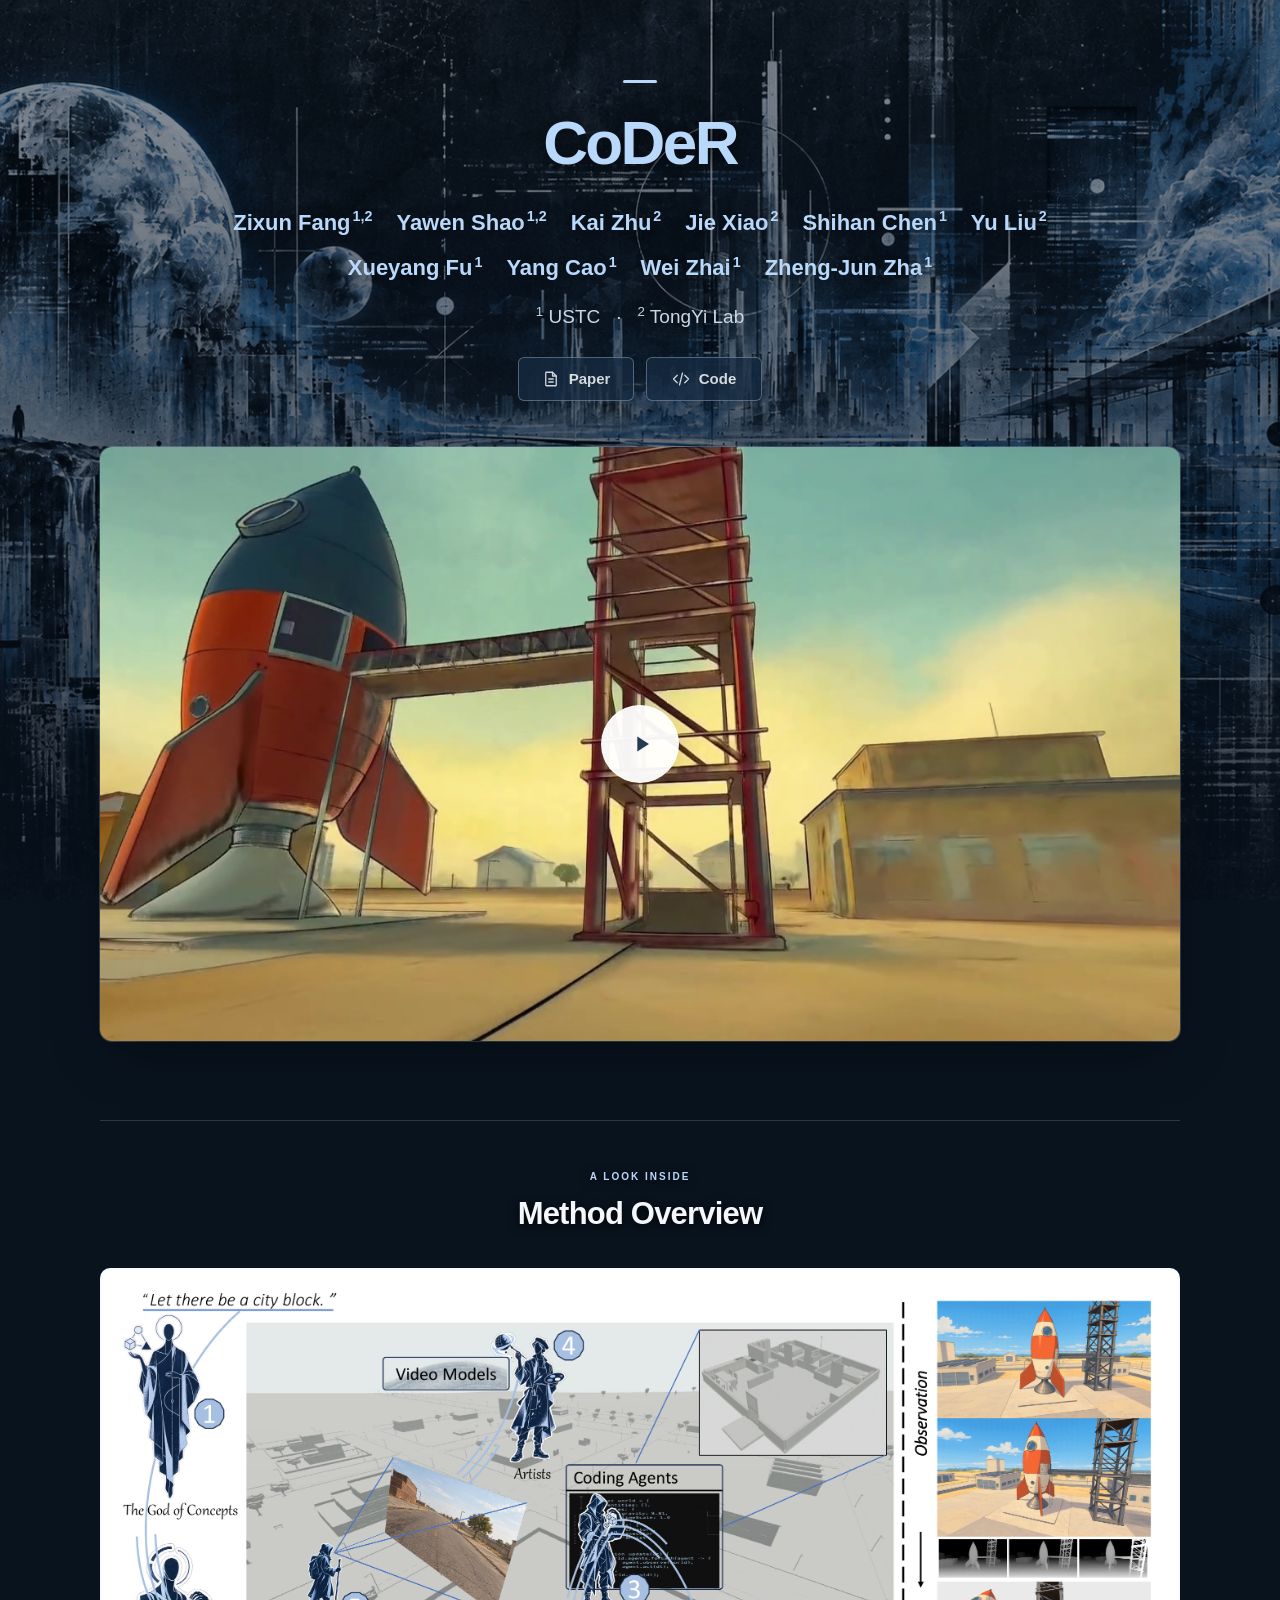
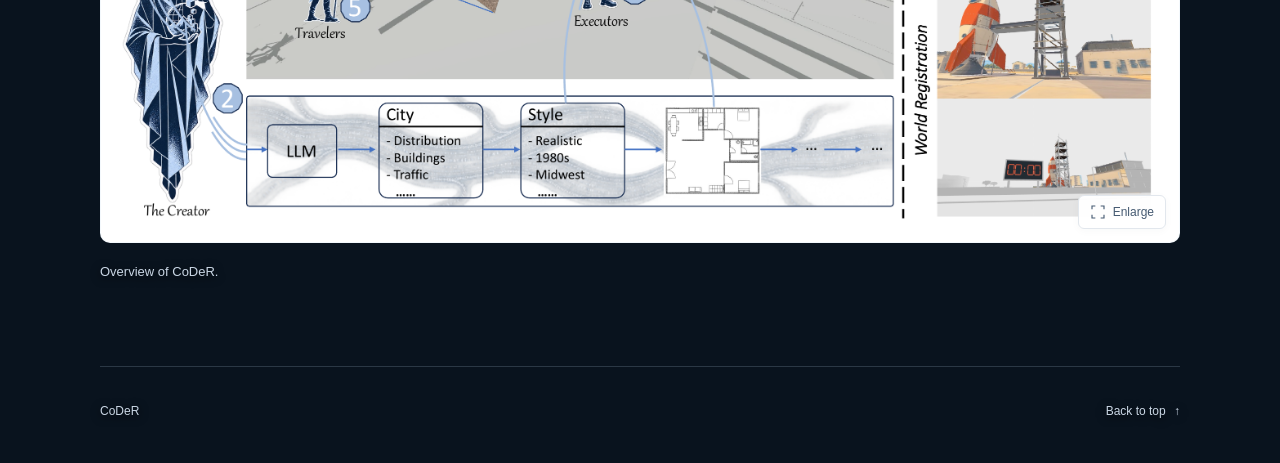
==== CoDeR.html @ 8c145a82 "Rename Coding World System project to CoDeR" ====
<!doctype html>
<html lang="en">
  <head>
    <meta charset="utf-8">
    <meta name="viewport" content="width=device-width, initial-scale=1">
    <meta name="theme-color" content="#09131e">
    <meta name="description" content="CoDeR — project video and method overview.">
    <title>CoDeR</title>
    <link rel="icon" href="images/favicon.ico" type="image/x-icon">
    <link rel="stylesheet" href="static/CoDeR/css/index.css">
    <script src="static/CoDeR/js/index.js" defer></script>
  </head>
  <body id="top">
    <a class="skip-link" href="#teaser">Skip to project video</a>

    <main class="project">
      <header class="project-header">
        <div class="title-mark" aria-hidden="true"></div>
        <h1><span>CoDeR</span></h1>
        <div class="authors" aria-label="Authors">
          <p class="author-row">
            <span class="author">Zixun Fang<sup>1,2</sup></span>
            <span class="author">Yawen Shao<sup>1,2</sup></span>
            <span class="author">Kai Zhu<sup>2</sup></span>
            <span class="author">Jie Xiao<sup>2</sup></span>
            <span class="author">Shihan Chen<sup>1</sup></span>
            <span class="author">Yu Liu<sup>2</sup></span>
          </p>
          <p class="author-row">
            <span class="author">Xueyang Fu<sup>1</sup></span>
            <span class="author">Yang Cao<sup>1</sup></span>
            <span class="author">Wei Zhai<sup>1</sup></span>
            <span class="author">Zheng-Jun Zha<sup>1</sup></span>
          </p>
        </div>
        <p class="affiliations" aria-label="Affiliations">
          <span><sup>1</sup> USTC</span>
          <span aria-hidden="true">·</span>
          <span><sup>2</sup> TongYi Lab</span>
        </p>
        <div class="project-links" role="group" aria-label="Project resources">
          <button class="resource-button" type="button" disabled title="Coming soon" aria-label="Paper (coming soon)">
            <svg viewBox="0 0 24 24" width="18" height="18" fill="none" stroke="currentColor" stroke-width="1.7" stroke-linecap="round" stroke-linejoin="round" aria-hidden="true"><path d="M14 3H6a1 1 0 0 0-1 1v16a1 1 0 0 0 1 1h12a1 1 0 0 0 1-1V8z"/><path d="M14 3v5h5M9 12h6M9 16h6"/></svg>
            <span>Paper</span>
          </button>
          <button class="resource-button" type="button" disabled title="Coming soon" aria-label="Code (coming soon)">
            <svg viewBox="0 0 24 24" width="18" height="18" fill="none" stroke="currentColor" stroke-width="1.7" stroke-linecap="round" stroke-linejoin="round" aria-hidden="true"><path d="m7 7-5 5 5 5m10-10 5 5-5 5M14 4l-4 16"/></svg>
            <span>Code</span>
          </button>
        </div>
      </header>

      <section id="teaser" class="teaser-section" aria-label="Teaser video">
        <figure>
          <div class="video-frame">
            <video id="teaser-video" controls playsinline preload="none"
              poster="static/CoDeR/images/teaser-poster.jpg" width="1280" height="704"
              aria-label="CoDeR teaser video">
              <source src="static/CoDeR/videos/teaser.mp4" type="video/mp4">
              Your browser does not support embedded video.
              <a href="static/CoDeR/videos/teaser.mp4">Download the teaser video</a>.
            </video>
            <button class="play-button" id="play-teaser" type="button" aria-label="Play teaser video" hidden>
              <svg viewBox="0 0 24 24" width="28" height="28" aria-hidden="true"><path d="M8 5.5v13l10-6.5z" fill="currentColor"/></svg>
            </button>
          </div>
        </figure>
        <p id="video-error" class="video-error" role="status" hidden>
          Unable to play the video in this browser. <a href="static/CoDeR/videos/teaser.mp4" download>Download the video</a> to watch it locally.
        </p>
      </section>

      <section id="method" class="method-section" aria-labelledby="method-title">
        <div class="section-heading">
          <span class="section-eyebrow">A LOOK INSIDE</span>
          <h2 id="method-title">Method Overview</h2>
        </div>
        <figure>
          <a class="method-figure" id="open-method" href="static/CoDeR/images/method.png" target="_blank" rel="noopener"
            aria-label="Enlarge the CoDeR method diagram">
            <img src="static/CoDeR/images/method.png" alt="CoDeR method diagram: concepts guide an LLM creator; coding agents construct the world, video models act as artists, and travelers observe it. The right panel shows observation and world registration."
              width="2560" height="1323" loading="lazy" decoding="async">
            <span class="expand-hint" aria-hidden="true">
              <svg viewBox="0 0 24 24" width="16" height="16" fill="none" stroke="currentColor" stroke-width="1.7"><path d="M8 3H3v5m13-5h5v5M3 16v5h5m13-5v5h-5"/></svg>
              Enlarge
            </span>
          </a>
          <figcaption class="method-caption">
            <span>Overview of CoDeR.</span>
          </figcaption>
        </figure>
      </section>
    </main>

    <footer class="site-footer">
      <span>CoDeR</span>
      <a href="#top">Back to top <span aria-hidden="true">↑</span></a>
    </footer>

    <dialog id="method-dialog" aria-labelledby="dialog-title">
      <div class="dialog-toolbar">
        <h2 id="dialog-title">Method Overview</h2>
        <div class="dialog-actions">
          <button type="button" id="zoom-method" class="dialog-action" aria-pressed="false">Zoom in</button>
          <a class="dialog-action" href="static/CoDeR/pdfs/method.pdf" target="_blank" rel="noopener">PDF <span aria-hidden="true">↗</span></a>
          <button type="button" id="close-method" class="close-button" aria-label="Close method diagram" autofocus>
            <svg viewBox="0 0 24 24" width="20" height="20" fill="none" stroke="currentColor" stroke-width="1.7" aria-hidden="true"><path d="m6 6 12 12M6 18 18 6"/></svg>
          </button>
        </div>
      </div>
      <div class="dialog-image-container">
        <img src="static/CoDeR/images/method.png" width="2560" height="1323" alt="Enlarged CoDeR method diagram">
      </div>
    </dialog>
  </body>
</html>
---- static/CoDeR/css/index.css ----
:root {
  color-scheme: dark;
  --ink: #f4f7fb;
  --muted: #cad7e5;
  --blue: #b8d9fb;
  --line: #c0d7ed30;
  --width: 1080px;
  font-family: -apple-system, BlinkMacSystemFont, "Segoe UI", Arial, sans-serif;
  color: var(--ink);
  background: #09131e;
  font-synthesis: none;
  -webkit-font-smoothing: antialiased;
}

* { box-sizing: border-box; }
html { scroll-behavior: smooth; scroll-padding-top: 32px; }
body { margin: 0; min-height: 100vh; isolation: isolate; }
body::before {
  content: "";
  position: fixed;
  inset: 0;
  z-index: -1;
  pointer-events: none;
  background: linear-gradient(180deg, #06101d70 0%, #06101d94 55%, #06101db8 100%), url("../images/background.png") center / cover no-repeat;
}
button, a { -webkit-tap-highlight-color: transparent; }
button { font: inherit; cursor: pointer; }
a { color: inherit; text-underline-offset: 4px; }
button, a { touch-action: manipulation; }
:focus-visible { outline: 3px solid #6b9ac8; outline-offset: 5px; }
[hidden] { display: none !important; }
figure, p { margin: 0; }

.skip-link {
  position: fixed;
  left: 16px;
  top: 12px;
  z-index: 10;
  padding: 12px 18px;
  background: #fff;
  color: #202630;
  transform: translateY(-160%);
}
.skip-link:focus { transform: translateY(0); }
.project, .site-footer { width: min(var(--width), calc(100% - 64px)); margin-inline: auto; }
.project-header { padding: 80px 0 46px; text-align: center; text-shadow: 0 2px 20px #000b; }
.title-mark { width: 34px; height: 3px; margin: 0 auto 25px; border-radius: 3px; background: var(--blue); }
h1 { margin: 0; font-size: clamp(36px, 5.2vw, 62px); font-weight: 650; line-height: 1.14; letter-spacing: -2.6px; text-wrap: balance; }
h1 span { color: var(--blue); }
.authors { margin-top: 25px; display: flex; flex-direction: column; gap: 8px; font-size: 22px; font-weight: 600; line-height: 1.7; color: var(--blue); }
.author-row { display: flex; flex-wrap: wrap; justify-content: center; align-items: baseline; gap: 8px 24px; }
.author { white-space: nowrap; }
.author sup { margin-left: 2px; font-size: .65em; line-height: 0; }
.affiliations { margin-top: 16px; display: flex; flex-wrap: wrap; justify-content: center; gap: 8px 16px; color: var(--muted); font-size: 19px; line-height: 1.6; }
.affiliations sup { font-size: .7em; line-height: 0; }
.project-links { display: flex; flex-wrap: wrap; justify-content: center; gap: 12px; margin-top: 24px; }
.resource-button { display: inline-flex; align-items: center; justify-content: center; gap: 9px; min-width: 116px; min-height: 44px; padding: 10px 18px; border: 1px solid #bfd9f06b; border-radius: 6px; background: #162b41e6; color: var(--ink); font-size: 15px; font-weight: 600; line-height: 1.4; text-decoration: none; text-shadow: none; box-shadow: 0 3px 16px #0002; }
.resource-button svg { flex: none; }
.resource-button:disabled { cursor: not-allowed; opacity: .85; }
.resource-button:not(:disabled):hover { background: #284663; border-color: var(--blue); }

.video-frame { position: relative; overflow: hidden; isolation: isolate; border-radius: 12px; background: #17212d; box-shadow: 0 18px 54px -20px #0009, 0 0 0 1px #c0d7ed40; }
video { display: block; width: 100%; height: auto; aspect-ratio: 20 / 11; }
.play-button { position: absolute; left: 50%; top: 50%; width: 78px; height: 78px; display: grid; place-items: center; padding: 0; border: 1px solid #ffffff80; border-radius: 50%; color: #253b52; background: #fffffff2; box-shadow: 0 4px 30px #0002; transform: translate(-50%, -50%); transition: background 160ms, box-shadow 160ms; }
.play-button svg { margin-left: 4px; }
.play-button:hover { background: #fff; box-shadow: 0 4px 36px #0004, 0 0 0 7px #ffffff24; }
.play-button:disabled { cursor: progress; opacity: .7; }
.method-caption, .section-heading, .site-footer { text-shadow: 0 2px 10px #000; }
.video-error { margin-top: 16px; font-size: 14px; color: var(--muted); line-height: 1.7; }

.method-section { margin-top: 79px; padding-top: 45px; border-top: 1px solid var(--line); }
.section-heading { margin-bottom: 34px; text-align: center; }
.section-eyebrow { color: var(--blue); font-size: 10px; font-weight: 650; letter-spacing: 2px; }
h2 { margin: 10px 0 0; font-size: 31px; line-height: 1.3; font-weight: 600; letter-spacing: -.8px; }
.method-figure { position: relative; display: block; padding: 16px; border: 1px solid var(--line); border-radius: 10px; background: #fff; cursor: zoom-in; transition: border-color 160ms; }
.method-figure:hover { border-color: #aabdd1; }
.method-figure img { display: block; width: 100%; height: auto; }
.expand-hint { position: absolute; right: 13px; bottom: 13px; display: flex; align-items: center; gap: 7px; padding: 8px 11px; border: 1px solid #e2e7ed; border-radius: 6px; background: #fffffff5; color: #465b72; font-size: 12px; box-shadow: 0 2px 8px #25344a08; }
.method-caption { display: flex; justify-content: space-between; gap: 12px 24px; margin-top: 18px; font-size: 13px; line-height: 1.7; color: var(--muted); }
.text-link { color: var(--blue); text-decoration: none; white-space: nowrap; }
.text-link:hover { text-decoration: underline; }
.site-footer { display: flex; justify-content: space-between; align-items: center; gap: 16px; margin-top: 83px; padding: 25px 0 32px; border-top: 1px solid var(--line); color: var(--muted); font-size: 12px; line-height: 1.6; }
.site-footer a { padding-block: 10px; text-decoration: none; }
.site-footer a:hover { color: var(--blue); }
.site-footer a span { margin-left: 5px; }

body.modal-open { overflow: hidden; }
dialog { --ink: #202630; --muted: #6e7683; --blue: #42678e; --line: #e9ecf0; color-scheme: light; width: min(1560px, calc(100% - 48px)); max-width: none; max-height: calc(100dvh - 48px); margin: auto; padding: 0; overflow: hidden; border: 1px solid #dfe5ec; border-radius: 12px; background: #fff; color: var(--ink); box-shadow: 0 30px 100px #0003; }
dialog::backdrop { background: #111b2db3; backdrop-filter: blur(5px); }
.dialog-toolbar { display: flex; justify-content: space-between; align-items: center; gap: 12px; padding: 14px 20px; border-bottom: 1px solid var(--line); }
.dialog-toolbar h2 { margin: 0; font-size: 16px; letter-spacing: -.2px; }
.dialog-actions { display: flex; align-items: center; gap: 10px; }
.dialog-action { display: inline-flex; justify-content: center; align-items: center; min-height: 40px; padding: 7px 12px; border: 1px solid var(--line); border-radius: 6px; color: var(--blue); background: #fff; font-size: 13px; text-decoration: none; white-space: nowrap; }
.dialog-action:hover, .close-button:hover { background: #f1f5f9; }
.close-button { width: 40px; height: 40px; display: grid; place-items: center; padding: 0; border: 0; border-radius: 6px; background: #fff; color: var(--muted); }
.dialog-image-container { max-height: calc(100dvh - 132px); overflow: auto; padding: 20px; overscroll-behavior: contain; }
.dialog-image-container img { display: block; width: 100%; height: auto; margin-inline: auto; }
.dialog-image-container.is-zoomed img { width: 2560px; max-width: none; }

@media (min-width: 1600px) { .project-header { padding-top: 100px; } }
@media (max-width: 680px) {
  .project, .site-footer { width: calc(100% - 36px); }
  .project-header { padding: 49px 0 30px; }
  .title-mark { width: 28px; margin-bottom: 20px; }
  h1 { max-width: 460px; margin-inline: auto; font-size: clamp(34px, 7.4vw, 46px); letter-spacing: -1.4px; }
  .authors { font-size: 18px; margin-top: 20px; }
  .author-row { column-gap: 18px; }
  .affiliations { font-size: 16px; margin-top: 14px; }
  .video-frame { border-radius: 8px; }
  .play-button { width: 58px; height: 58px; }
  .play-button svg { width: 24px; height: 24px; }
  .method-section { margin-top: 48px; padding-top: 32px; }
  .section-heading { margin-bottom: 25px; }
  h2 { font-size: 27px; }
  .method-figure { padding: 6px 6px 38px; border-radius: 8px; }
  .expand-hint { bottom: 7px; right: 7px; font-size: 11px; padding: 6px 8px; }
  .method-caption { flex-direction: column; align-items: center; gap: 6px; text-align: center; font-size: 12px; margin-top: 14px; }
  .site-footer { margin-top: 46px; font-size: 11px; padding: 19px 0 25px; }
  dialog { width: calc(100% - 20px); max-height: calc(100dvh - 20px); border-radius: 8px; }
  .dialog-toolbar { padding: 10px; flex-wrap: wrap; }
  .dialog-toolbar h2 { font-size: 14px; }
  .dialog-actions { gap: 5px; }
  .dialog-action { padding-inline: 9px; font-size: 12px; }
  .dialog-image-container { padding: 10px; max-height: calc(100dvh - 132px); }
}

@media (prefers-reduced-motion: reduce) {
  html { scroll-behavior: auto; }
  *, *::before, *::after { transition: none !important; }
}
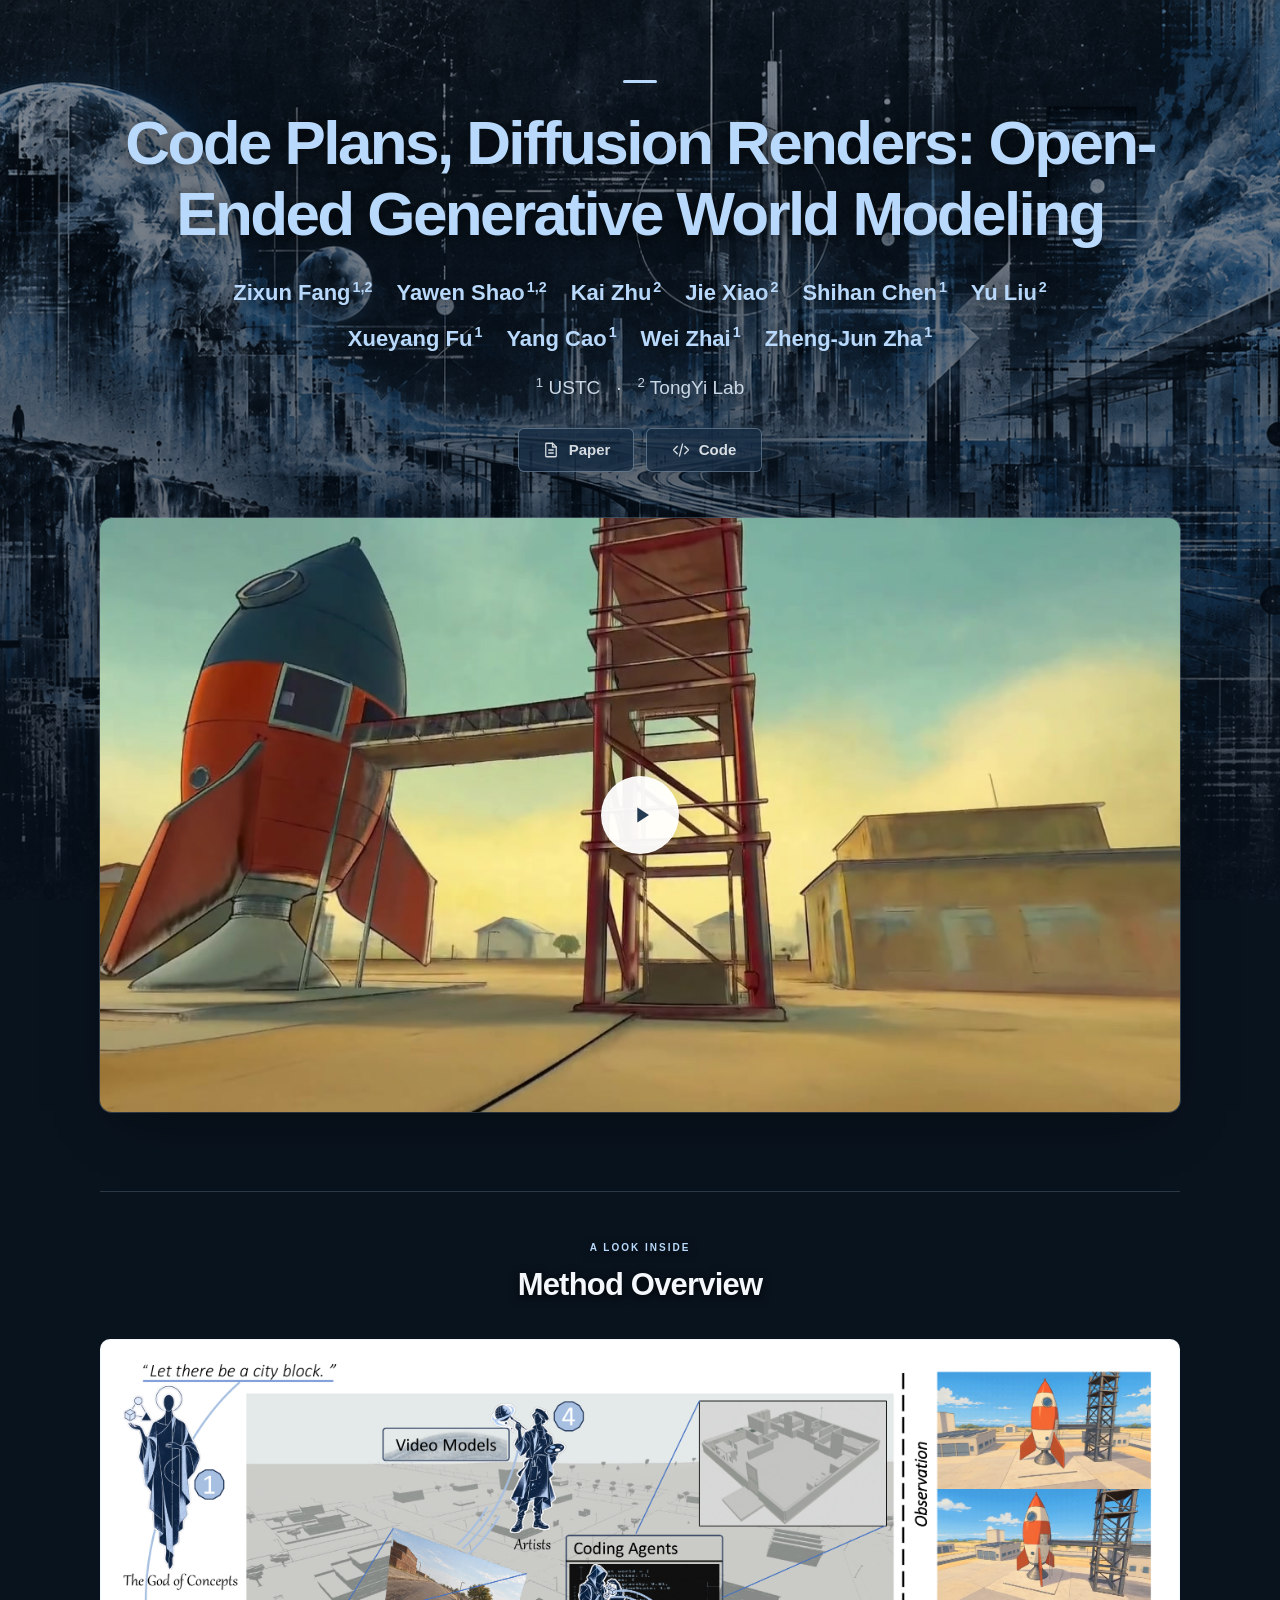
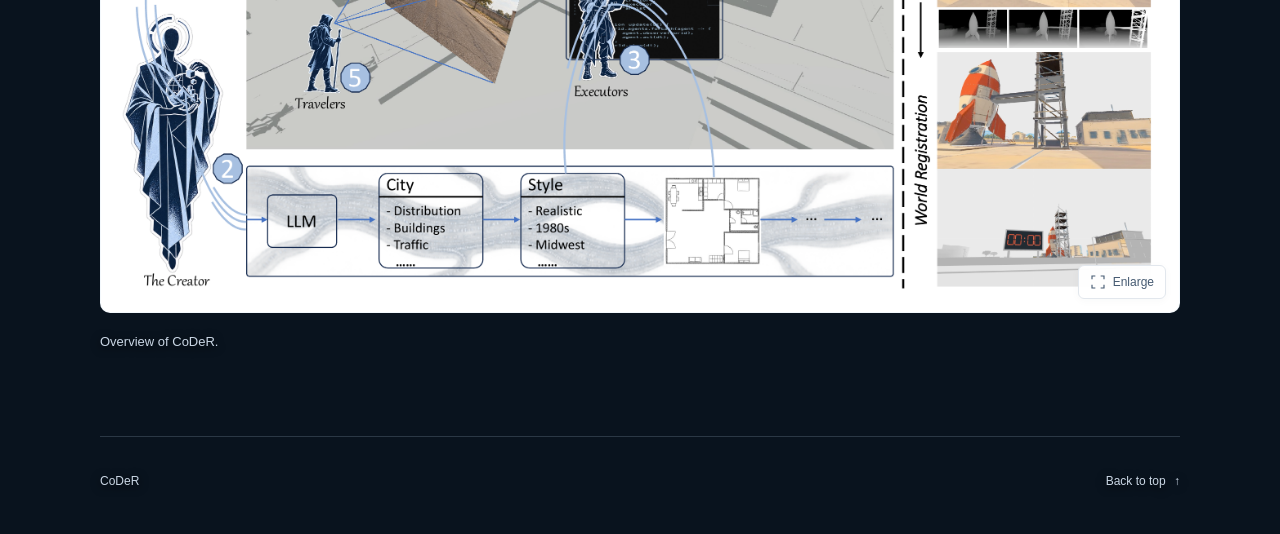
==== commit 1da894ad: "Update CoDeR project page title" ====
--- a/CoDeR.html
+++ b/CoDeR.html
@@ -4,8 +4,8 @@
     <meta charset="utf-8">
     <meta name="viewport" content="width=device-width, initial-scale=1">
     <meta name="theme-color" content="#09131e">
-    <meta name="description" content="CoDeR — project video and method overview.">
-    <title>CoDeR</title>
+    <meta name="description" content="Code Plans, Diffusion Renders: Open-Ended Generative World Modeling — project video and method overview.">
+    <title>Code Plans, Diffusion Renders: Open-Ended Generative World Modeling</title>
     <link rel="icon" href="images/favicon.ico" type="image/x-icon">
     <link rel="stylesheet" href="static/CoDeR/css/index.css">
     <script src="static/CoDeR/js/index.js" defer></script>
@@ -16,7 +16,7 @@
     <main class="project">
       <header class="project-header">
         <div class="title-mark" aria-hidden="true"></div>
-        <h1><span>CoDeR</span></h1>
+        <h1><span>Code Plans, Diffusion Renders: Open-Ended Generative World Modeling</span></h1>
         <div class="authors" aria-label="Authors">
           <p class="author-row">
             <span class="author">Zixun Fang<sup>1,2</sup></span>
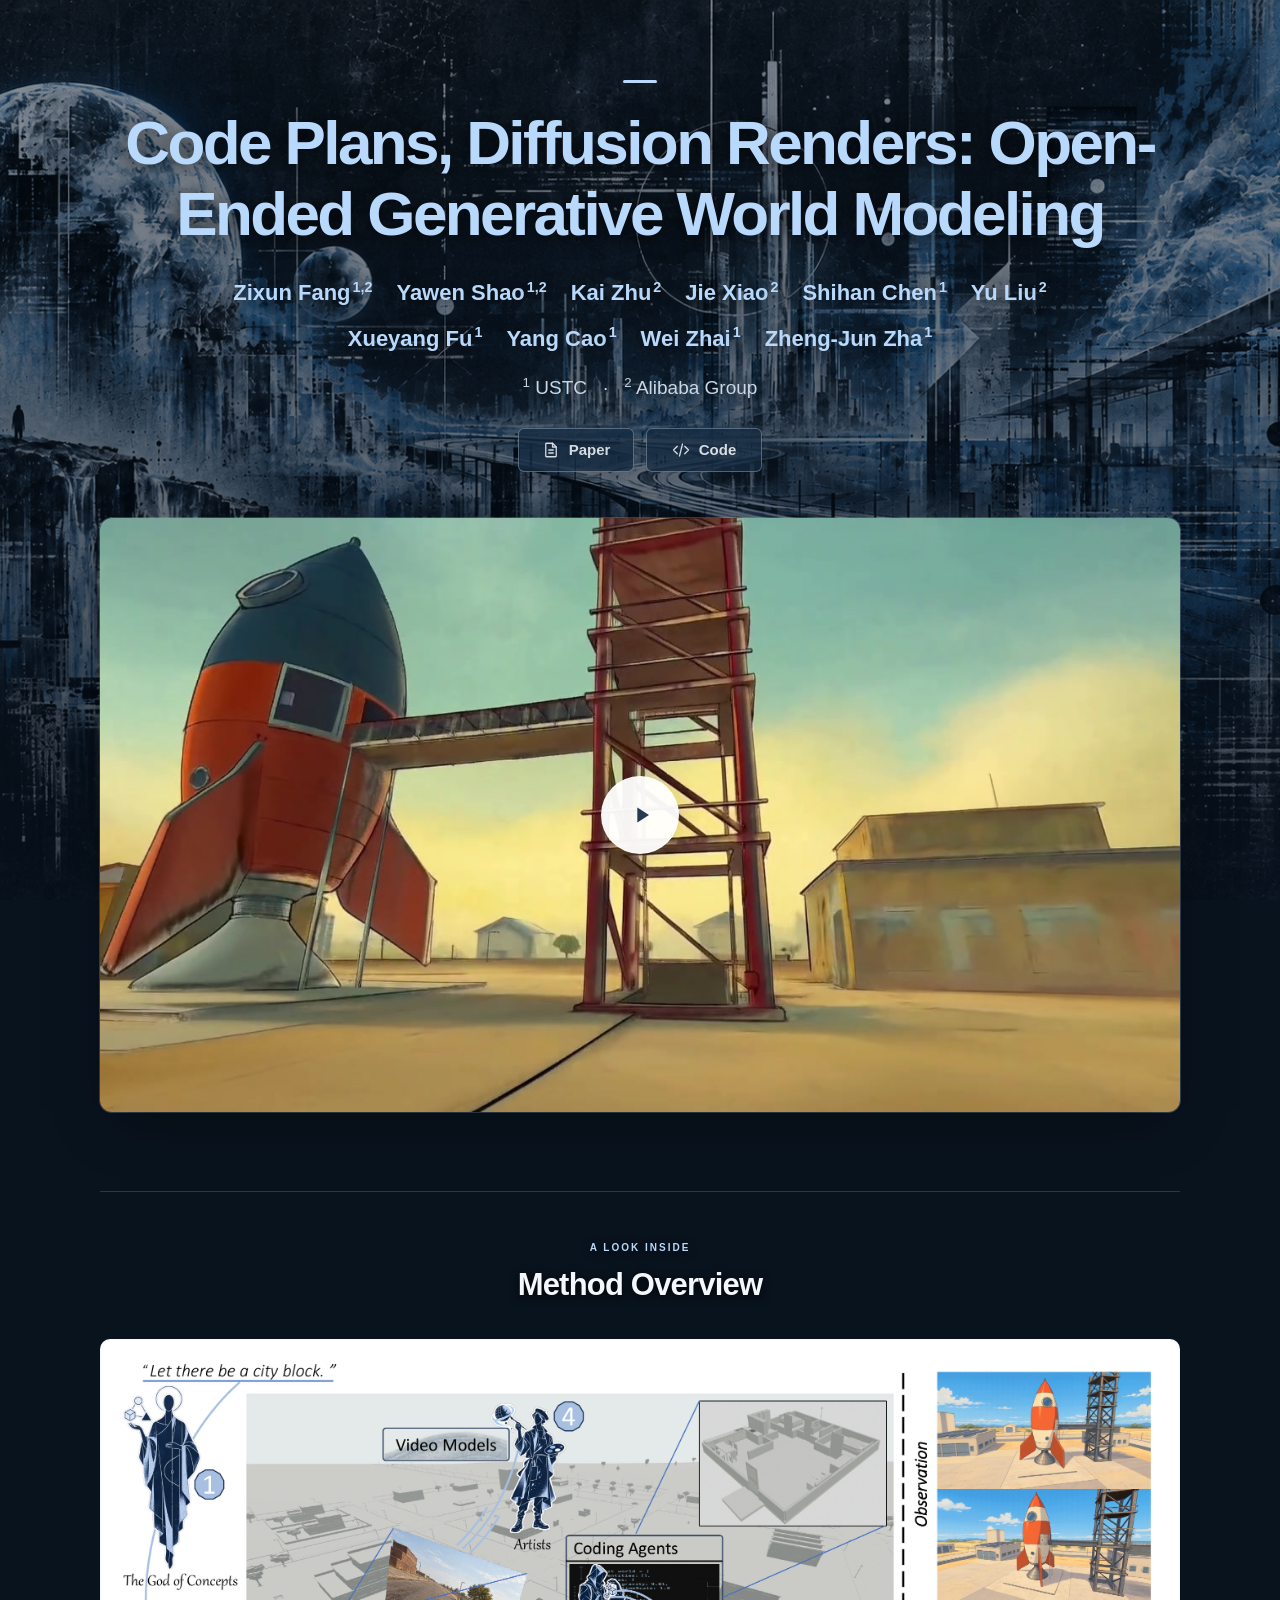
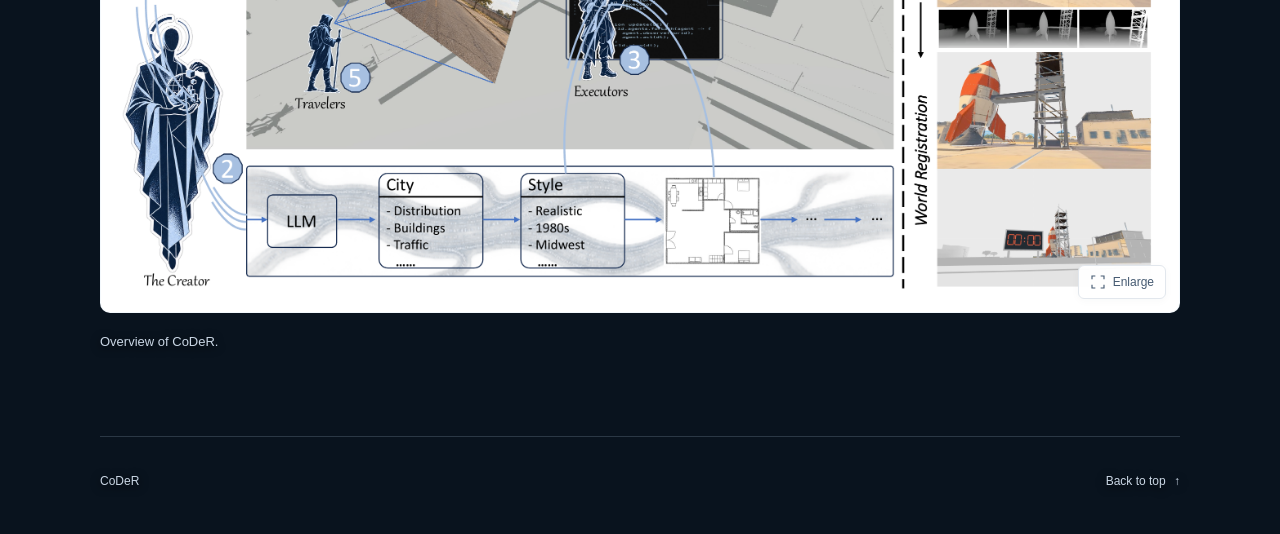
==== commit 130fd627: "Update CoDeR affiliation to Alibaba Group" ====
--- a/CoDeR.html
+++ b/CoDeR.html
@@ -36,7 +36,7 @@
         <p class="affiliations" aria-label="Affiliations">
           <span><sup>1</sup> USTC</span>
           <span aria-hidden="true">·</span>
-          <span><sup>2</sup> TongYi Lab</span>
+          <span><sup>2</sup> Alibaba Group</span>
         </p>
         <div class="project-links" role="group" aria-label="Project resources">
           <button class="resource-button" type="button" disabled title="Coming soon" aria-label="Paper (coming soon)">
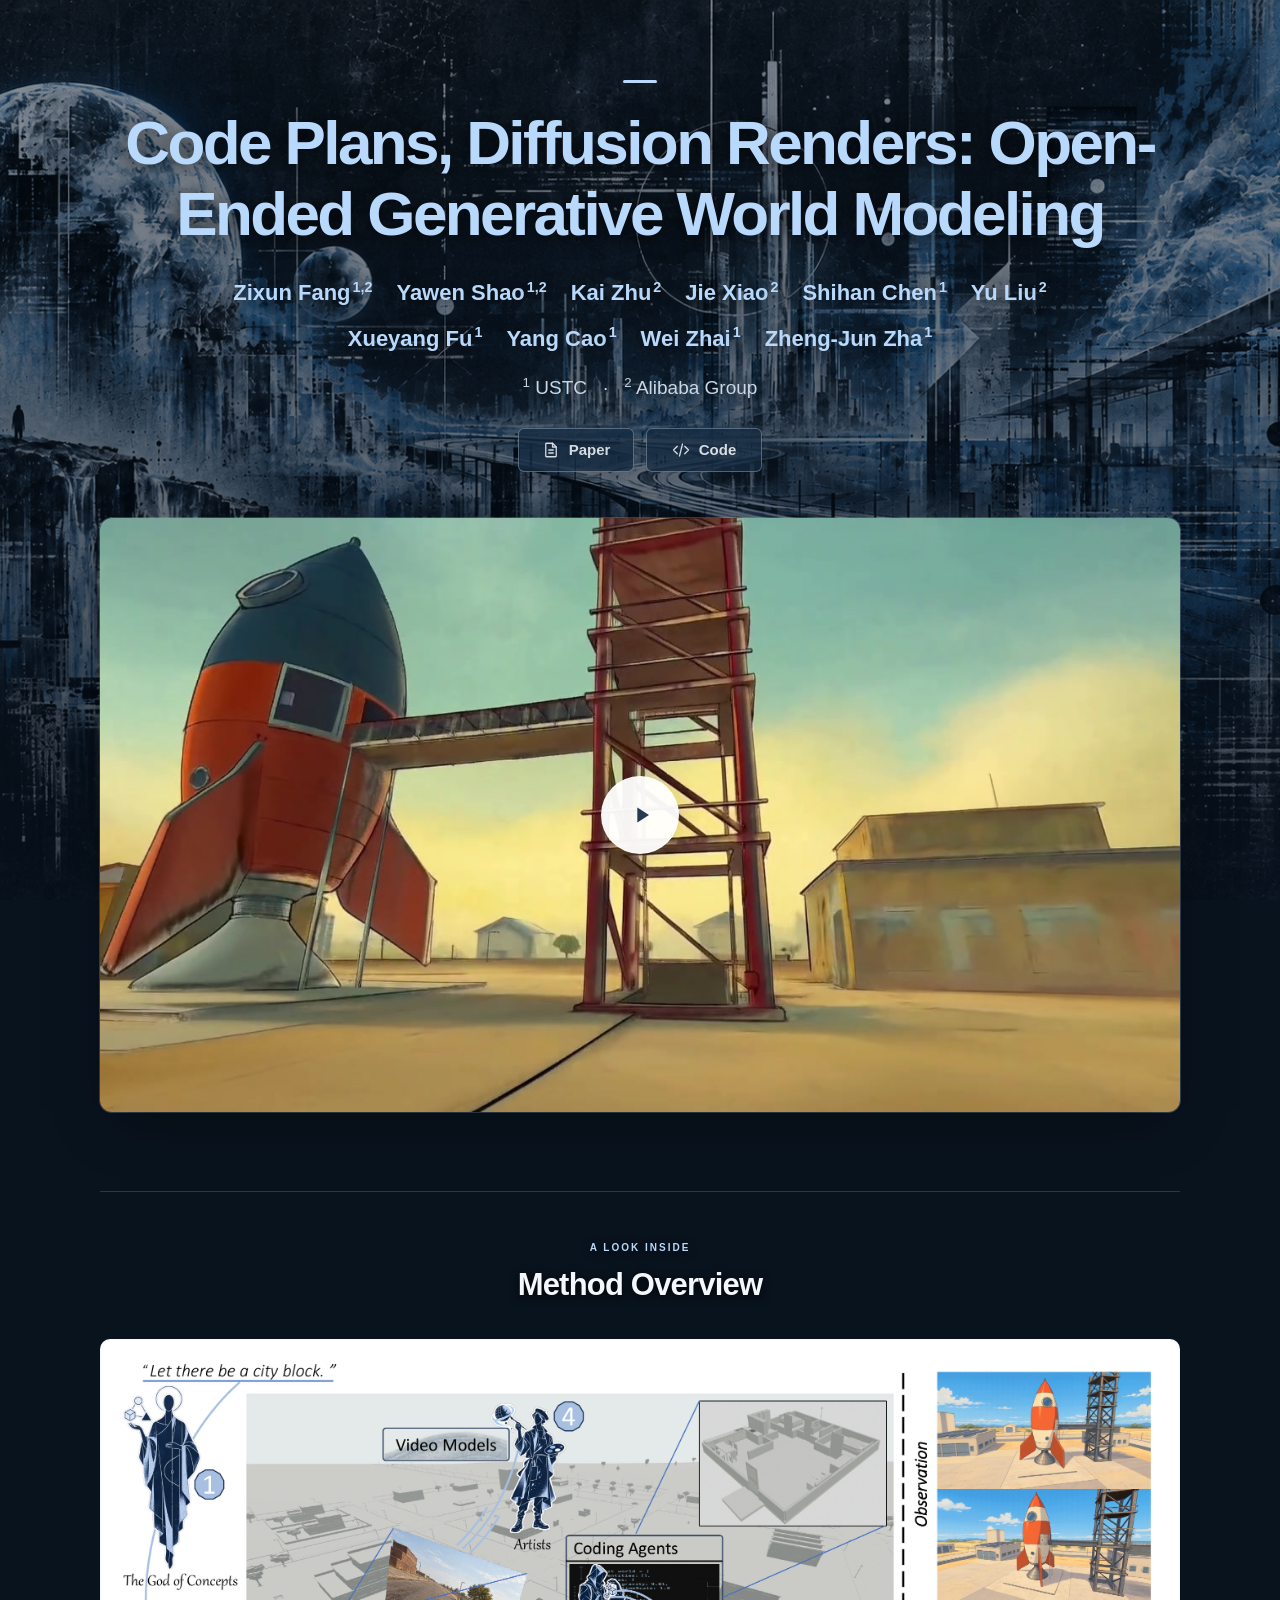
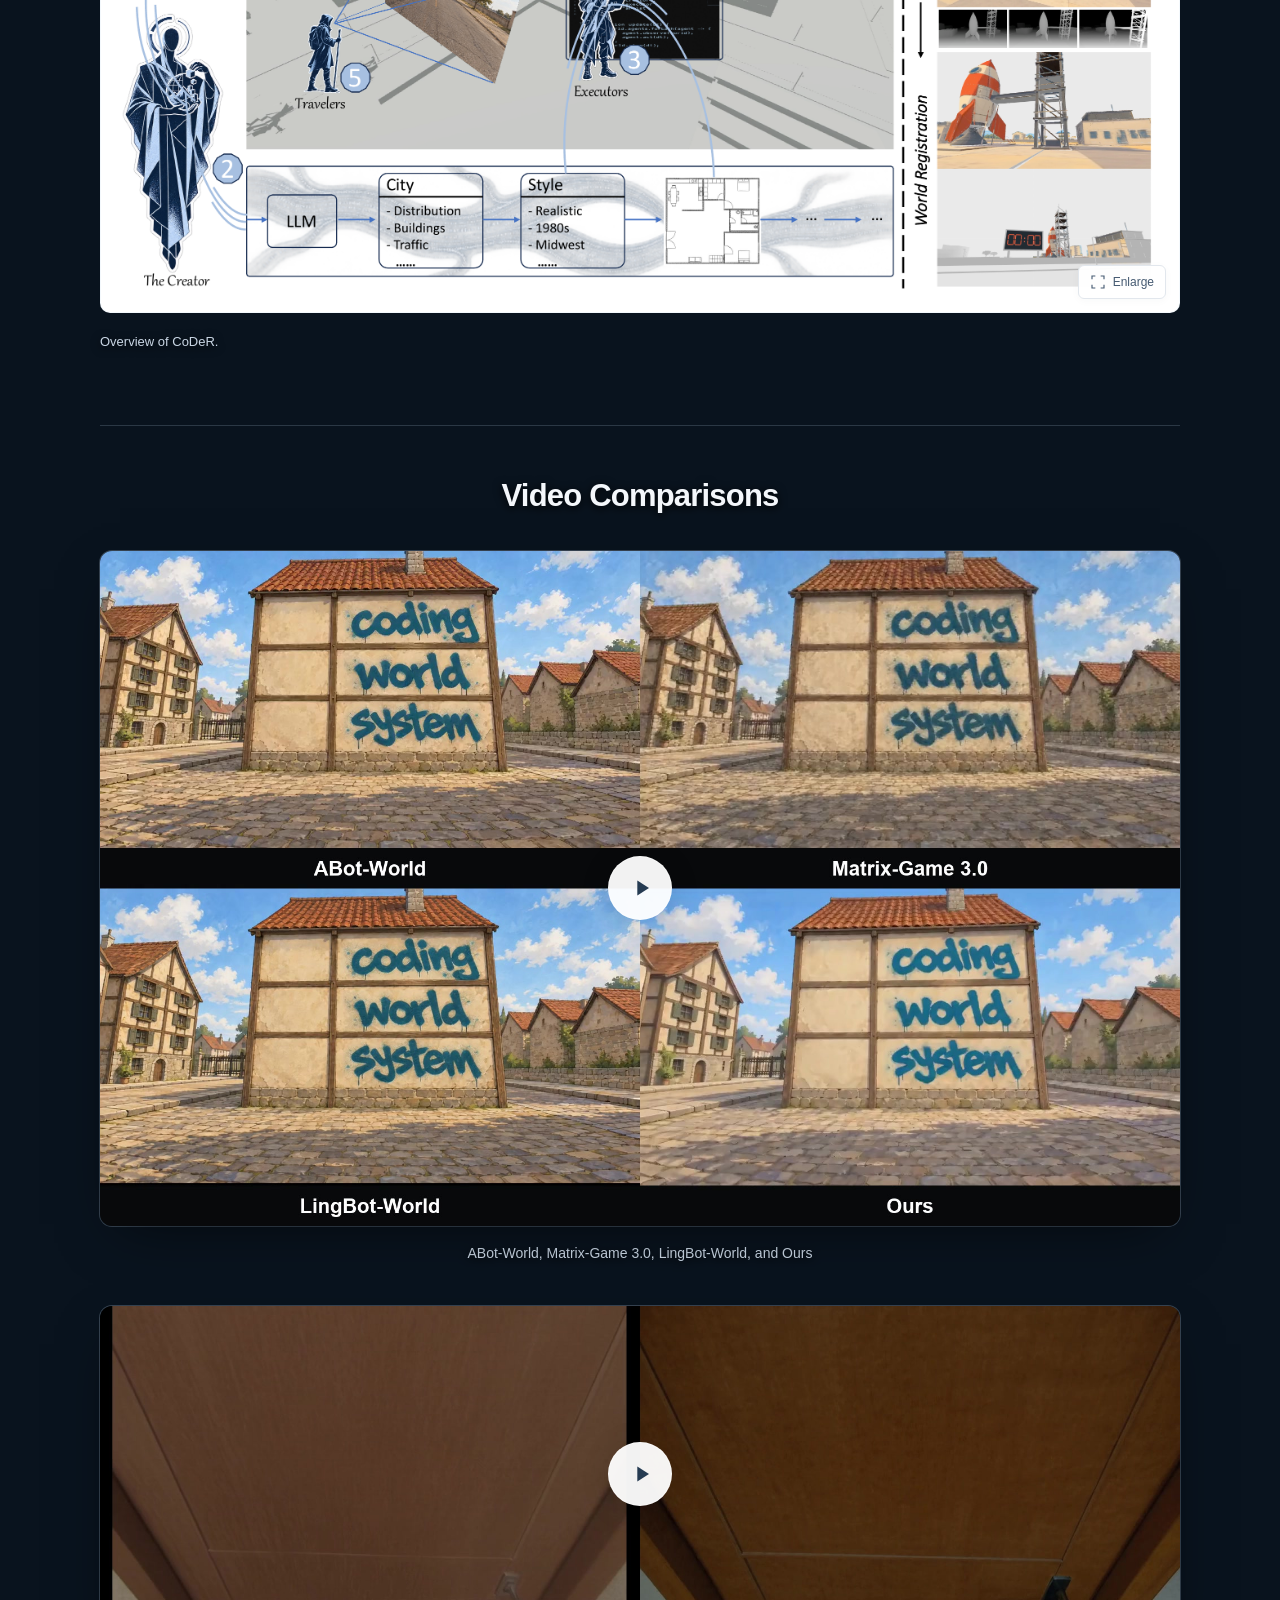
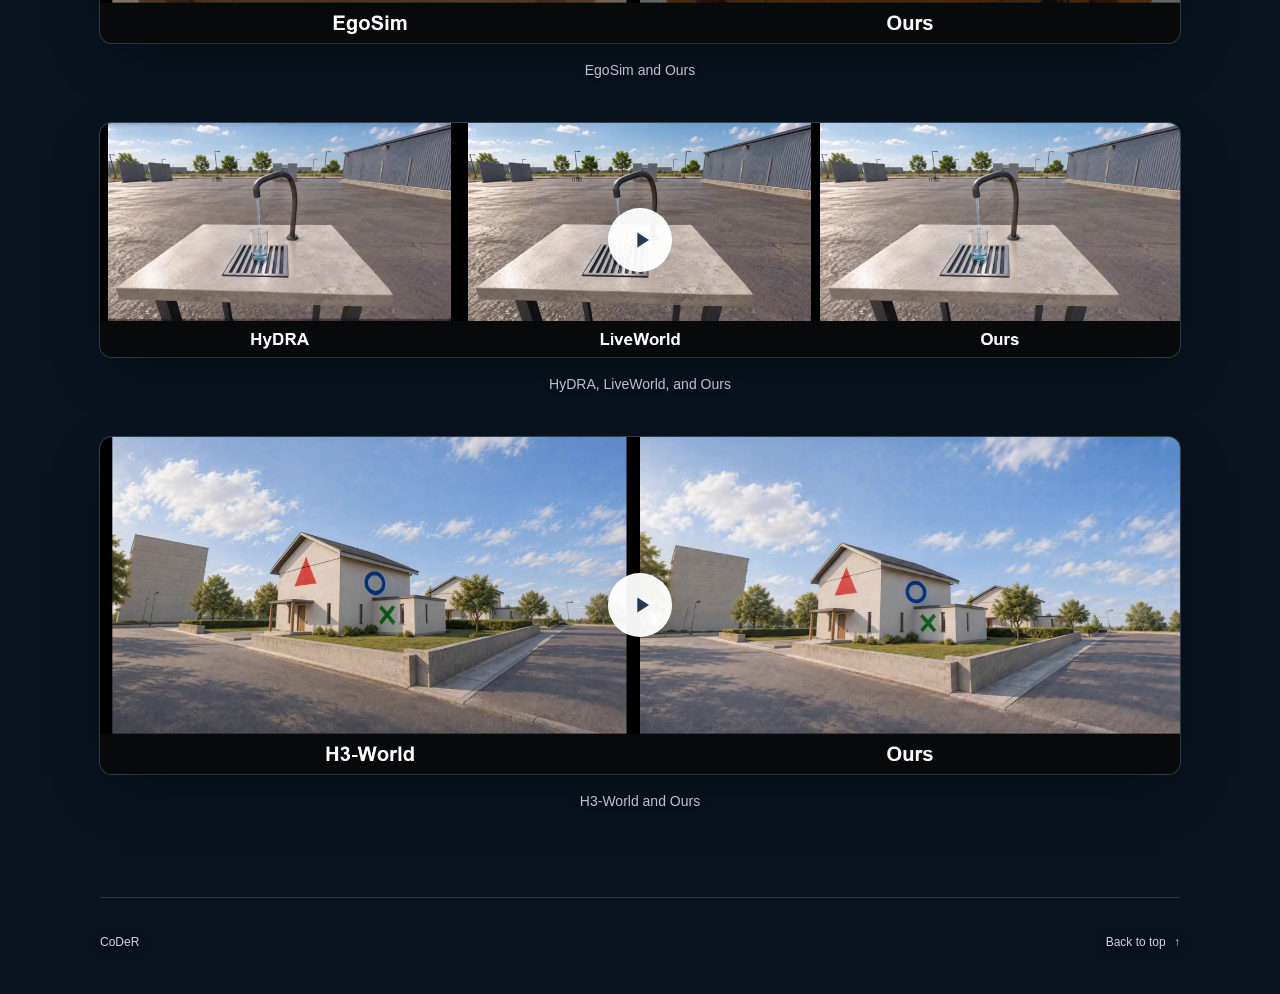
==== commit 730a9865: "Add supplementary comparison videos below the method figure" ====
--- a/CoDeR.html
+++ b/CoDeR.html
@@ -90,6 +90,57 @@
           </figcaption>
         </figure>
       </section>
+      <section id="comparisons" class="comparisons-section" aria-labelledby="comparisons-title">
+        <div class="section-heading">
+          <h2 id="comparisons-title">Video Comparisons</h2>
+        </div>
+        <div class="comparison-list">
+          <figure class="comparison-item">
+            <div class="video-frame">
+              <video class="comparison-video" controls playsinline preload="none"
+                poster="static/CoDeR/images/supplementary/video1-poster.jpg" width="1920" height="1200"
+                aria-label="Comparison with ABot-World, Matrix-Game 3.0, and LingBot-World" aria-describedby="video1-caption">
+                <source src="static/CoDeR/videos/supplementary/video1.mp4" type="video/mp4">
+                Your browser does not support embedded video. <a href="static/CoDeR/videos/supplementary/video1.mp4">Download video 1</a>.
+              </video>
+            </div>
+            <figcaption id="video1-caption" class="comparison-caption">ABot-World, Matrix-Game 3.0, LingBot-World, and Ours</figcaption>
+          </figure>
+          <figure class="comparison-item">
+            <div class="video-frame">
+              <video class="comparison-video" controls playsinline preload="none"
+                poster="static/CoDeR/images/supplementary/video2-poster.jpg" width="1920" height="600"
+                aria-label="Comparison with EgoSim" aria-describedby="video2-caption">
+                <source src="static/CoDeR/videos/supplementary/video2.mp4" type="video/mp4">
+                Your browser does not support embedded video. <a href="static/CoDeR/videos/supplementary/video2.mp4">Download video 2</a>.
+              </video>
+            </div>
+            <figcaption id="video2-caption" class="comparison-caption">EgoSim and Ours</figcaption>
+          </figure>
+          <figure class="comparison-item">
+            <div class="video-frame">
+              <video class="comparison-video" controls playsinline preload="none"
+                poster="static/CoDeR/images/supplementary/video3-poster.jpg" width="1920" height="416"
+                aria-label="Comparison with HyDRA and LiveWorld" aria-describedby="video3-caption">
+                <source src="static/CoDeR/videos/supplementary/video3.mp4" type="video/mp4">
+                Your browser does not support embedded video. <a href="static/CoDeR/videos/supplementary/video3.mp4">Download video 3</a>.
+              </video>
+            </div>
+            <figcaption id="video3-caption" class="comparison-caption">HyDRA, LiveWorld, and Ours</figcaption>
+          </figure>
+          <figure class="comparison-item">
+            <div class="video-frame">
+              <video class="comparison-video" controls playsinline preload="none"
+                poster="static/CoDeR/images/supplementary/video4-poster.jpg" width="1920" height="600"
+                aria-label="Comparison with H3-World" aria-describedby="video4-caption">
+                <source src="static/CoDeR/videos/supplementary/video4.mp4" type="video/mp4">
+                Your browser does not support embedded video. <a href="static/CoDeR/videos/supplementary/video4.mp4">Download video 4</a>.
+              </video>
+            </div>
+            <figcaption id="video4-caption" class="comparison-caption">H3-World and Ours</figcaption>
+          </figure>
+        </div>
+      </section>
     </main>
 
     <footer class="site-footer">
--- a/static/CoDeR/css/index.css
+++ b/static/CoDeR/css/index.css
@@ -79,6 +79,12 @@
 .method-caption { display: flex; justify-content: space-between; gap: 12px 24px; margin-top: 18px; font-size: 13px; line-height: 1.7; color: var(--muted); }
 .text-link { color: var(--blue); text-decoration: none; white-space: nowrap; }
 .text-link:hover { text-decoration: underline; }
+.comparisons-section { margin-top: 72px; padding-top: 40px; border-top: 1px solid var(--line); }
+.comparison-list { display: grid; gap: 40px; }
+.comparison-item { min-width: 0; }
+.comparison-video { aspect-ratio: auto; object-fit: contain; }
+.comparison-item .play-button { width: 64px; height: 64px; }
+.comparison-caption { margin-top: 16px; color: var(--muted); font-size: 14px; line-height: 1.7; text-align: center; text-shadow: 0 2px 10px #000; }
 .site-footer { display: flex; justify-content: space-between; align-items: center; gap: 16px; margin-top: 83px; padding: 25px 0 32px; border-top: 1px solid var(--line); color: var(--muted); font-size: 12px; line-height: 1.6; }
 .site-footer a { padding-block: 10px; text-decoration: none; }
 .site-footer a:hover { color: var(--blue); }
@@ -110,6 +116,10 @@
   .play-button { width: 58px; height: 58px; }
   .play-button svg { width: 24px; height: 24px; }
   .method-section { margin-top: 48px; padding-top: 32px; }
+  .comparisons-section { margin-top: 48px; padding-top: 32px; }
+  .comparison-list { gap: 28px; }
+  .comparison-caption { font-size: 12px; margin-top: 12px; }
+  .comparison-item .play-button { width: 44px; height: 44px; }
   .section-heading { margin-bottom: 25px; }
   h2 { font-size: 27px; }
   .method-figure { padding: 6px 6px 38px; border-radius: 8px; }
